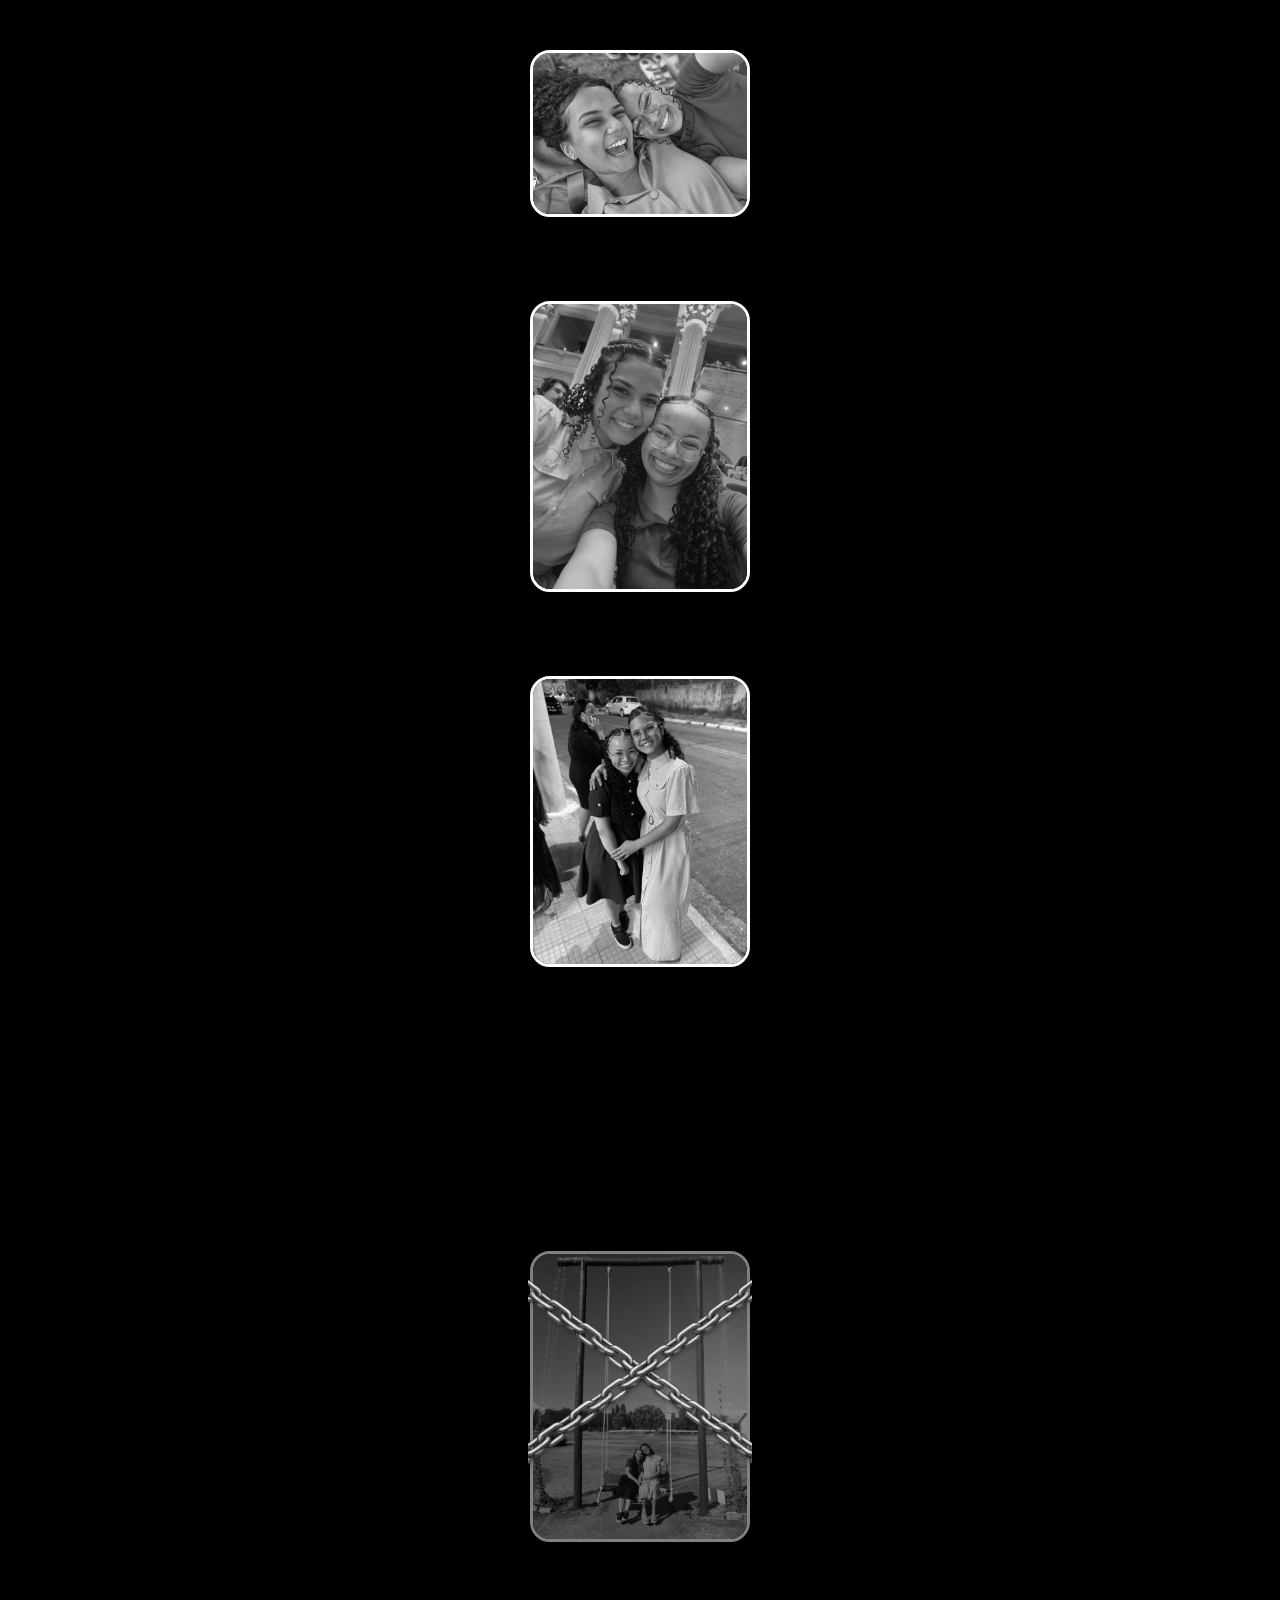
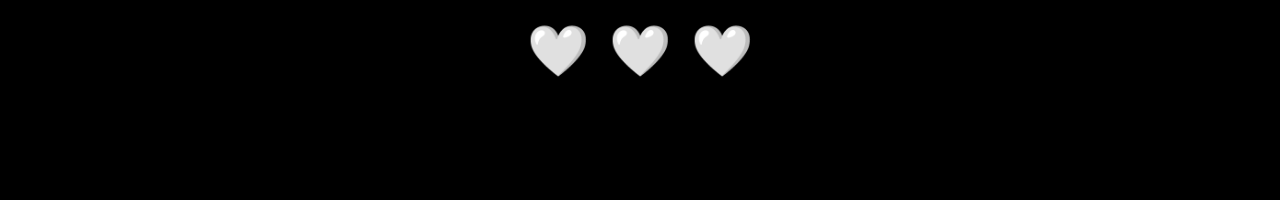
==== index.html @ 942f4c42 "Update index.html" ====
<!DOCTYPE html>
<html lang="pt-BR">
<head>

  <meta charset="UTF-8">

  <meta name="viewport"
        content="width=device-width, initial-scale=1.0">

  <title>Memórias</title>

  <link rel="stylesheet"
        href="./css/style.css">

</head>

<body>

  <div class="timeline">

    <a href="./Game.html?heart=1"
       class="photo"
       id="photo1">

      <img src="./img/photo1.jpg">

    </a>

    <a href="./Game.html?heart=2"
       class="photo"
       id="photo2">

      <img src="./img/photo2.jpg">

    </a>

    <a href="./Game.html?heart=3"
       class="photo"
       id="photo3">

      <img src="./img/photo3.jpg">

    </a>

    <div class="final-section">

  <div class="locked-container">

    <img src="./img/photo4.jpg"
         class="final-photo"
         id="finalPhoto">

    <img src="./img/file_00000000779c720e90502199647f9d60.png"
     id="chains">

  </div>

    </div>

      <div class="hearts">

        <span id="c1">🤍</span>
        <span id="c2">🤍</span>
        <span id="c3">🤍</span>

      </div>

    </div>

  </div>

<audio id="bgMusic" loop>

  <source
    src="./music/menu-song.mp3"
    type="audio/mpeg">

</audio>
  
  <script src="./js/script.js"></script>

</body>
</html>
---- css/style.css ----
*{
  margin:0;
  padding:0;
  box-sizing:border-box;
}

body{
  background:black;
  color:white;
  font-family:Arial,sans-serif;
}

.timeline{
  width:100%;

  min-height:200vh;

  padding:50px 0;

  display:flex;
  flex-direction:column;
  align-items:center;

  gap:80px;
}

.photo{
  width:220px;
}

.photo img{
  width:100%;

  border-radius:20px;

  border:3px solid white;

  filter:grayscale(100%);

  transition:.4s;
}

.final-section{
  margin-top:200px;

  display:flex;
  flex-direction:column;
  align-items:center;

  gap:20px;
}

.final-photo{
  width:220px;

  border-radius:20px;

  border:3px solid white;

  filter:grayscale(100%);

  opacity:.5;

  transition:.4s;
}

.hearts{
  display:flex;

  gap:20px;

  font-size:50px;
}

.game-body{
  width:100vw;
  height:100vh;

  overflow:hidden;

  position:relative;

  background:black;
}

#gameContainer{
  width:100%;
  height:100%;

  position:relative;
}

#backLink{
  position:absolute;

  top:50%;
  left:50%;

  transform:translate(-50%,-50%);

  color:white;

  font-size:35px;

  text-decoration:none;

  display:none;

  z-index:999;
}

.phase1-heart{
  position:absolute;

  font-size:70px;

  touch-action:none;

  user-select:none;
}

.big-heart{
  position:absolute;

  left:50%;
  top:50%;

  transform:translate(-50%,-50%);

  width:140px;

  height:auto;

  border-radius:20px;

  border:3px solid white;

  filter:grayscale(100%);

  transition:.3s;
}

.small-heart{
  position:absolute;

  font-size:40px;

  touch-action:none;

  user-select:none;
}

.player-heart{
  position:absolute;

  bottom:100px;
  left:50%;

  font-size:70px;

  touch-action:none;

  user-select:none;

  transition:.2s;
}

.obstacle{
  position:absolute;

  font-size:55px;
}

.needle{
  position:absolute;

  font-size:45px;

  filter:drop-shadow(0 0 10px lime);
}

#timer{
  position:absolute;

  top:30px;
  left:50%;

  transform:translateX(-50%);

  font-size:60px;

  color:white;

  z-index:999;
}

.final-body{

  background:black;

  min-height:100vh;

  display:flex;

  justify-content:center;

  align-items:center;

  padding:30px;

  text-align:center;

  color:white;
}

.final-container{

  display:flex;

  flex-direction:column;

  align-items:center;

  gap:30px;

  max-width:500px;
}

.final-image{

  width:220px;

  border-radius:20px;

  border:3px solid white;
}

.final-container h1{

  font-size:38px;

  line-height:1.2;
}

.final-container p{

  font-size:22px;

  line-height:1.5;

  opacity:.9;
}

#gameContainer{
  position:relative;
  width:100vw;
  height:100vh;
  overflow:hidden;
  background:black;
}

/* jogador */
#playerHeart{
  position:absolute;
  font-size:60px;
  left:50%;
  top:70%;
  transform:translate(-50%,-50%);
  z-index:10;
}

/* objetos */
.obstacle,
.broccoli{
  position:absolute;
  font-size:45px;
}

.final-hearts {
  position: fixed;
  top: 0;
  left: 0;
  width: 100%;
  height: 100%;
  pointer-events: none;
  overflow: hidden;
}

.heart {
  position: absolute;
  top: -20px;
  font-size: 18px;
  color: #ff4d6d;
  animation: fall linear forwards;
  opacity: 0.9;
}

@keyframes fall {
  to {
    transform: translateY(110vh);
    opacity: 0;
  }
}

.photo.completed img{

  filter:grayscale(0%);

  box-shadow:
    0 0 10px gold,
    0 0 25px orange,
    0 0 40px gold;
}

.locked-container{

  position:relative;

  width:220px;

  display:flex;

  justify-content:center;

  align-items:center;
}

#chains{

  position:absolute;

  width:115%;

  height:115%;

  left:-7.5%;

  top:-7.5%;

  object-fit:contain;

  z-index:20;

  pointer-events:none;

  opacity:.95;
}

/* INTRO */

#introScreen{

  position:fixed;

  inset:0;

  background:black;

  display:flex;

  flex-direction:column;

  justify-content:center;

  align-items:center;

  text-align:center;

  padding:30px;

  z-index:999;
}

#phaseTitle{

  color:white;

  font-size:42px;

  margin-bottom:25px;

  max-width:700px;
}

#phaseText{

  color:#ccc;

  font-size:26px;

  line-height:1.5;

  max-width:700px;

  margin-bottom:50px;
}

#startButton{

  background:none;

  border:none;

  color:red;

  font-size:34px;

  font-weight:bold;

  cursor:pointer;
}
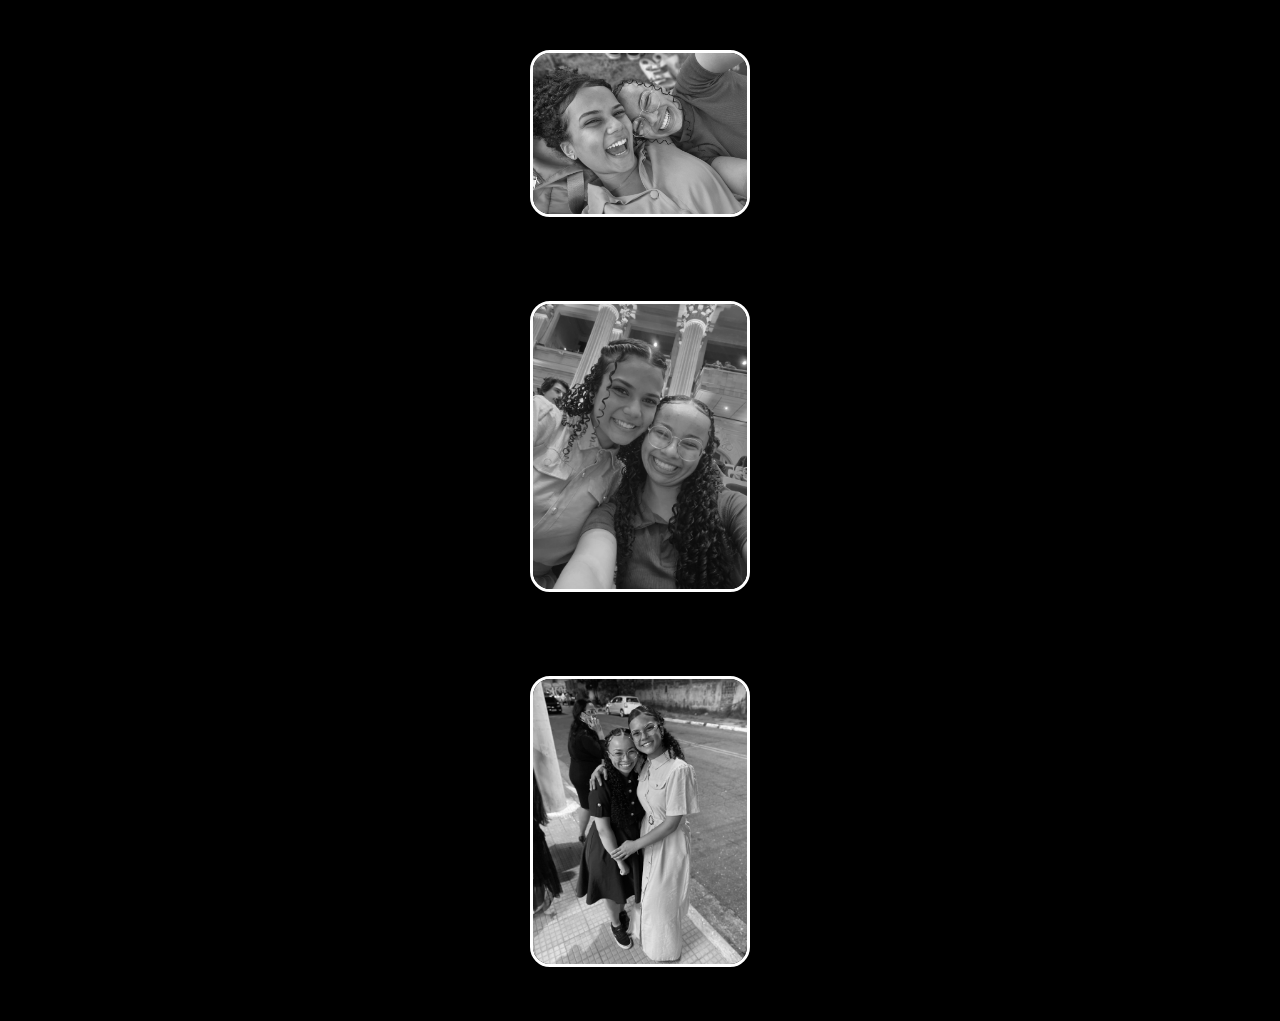
==== commit 8d3b3b0f: "Update index.html" ====
--- a/index.html
+++ b/index.html
@@ -42,30 +42,7 @@
 
     </a>
 
-    <div class="final-section">
-
-  <div class="locked-container">
-
-    <img src="./img/photo4.jpg"
-         class="final-photo"
-         id="finalPhoto">
-
-    <img src="./img/file_00000000779c720e90502199647f9d60.png"
-     id="chains">
-
-  </div>
-
-    </div>
-
-      <div class="hearts">
-
-        <span id="c1">🤍</span>
-        <span id="c2">🤍</span>
-        <span id="c3">🤍</span>
-
-      </div>
-
-    </div>
+    
 
   </div>
 
--- a/css/style.css
+++ b/css/style.css
@@ -7,300 +7,52 @@
 body{
   background:black;
   color:white;
-  font-family:Arial,sans-serif;
-}
+  font-family:Arial, sans-serif;
+  overflow:hidden;
+}
+
+/* TIMELINE */
 
 .timeline{
+
   width:100%;
 
-  min-height:200vh;
+  min-height:100vh;
 
   padding:50px 0;
 
   display:flex;
+
   flex-direction:column;
+
   align-items:center;
 
   gap:80px;
 }
 
 .photo{
+
   width:220px;
+
+  display:block;
+
+  position:relative;
 }
 
 .photo img{
+
   width:100%;
 
   border-radius:20px;
 
+  filter:grayscale(100%);
+
   border:3px solid white;
 
-  filter:grayscale(100%);
-
   transition:.4s;
 }
 
-.final-section{
-  margin-top:200px;
-
-  display:flex;
-  flex-direction:column;
-  align-items:center;
-
-  gap:20px;
-}
-
-.final-photo{
-  width:220px;
-
-  border-radius:20px;
-
-  border:3px solid white;
-
-  filter:grayscale(100%);
-
-  opacity:.5;
-
-  transition:.4s;
-}
-
-.hearts{
-  display:flex;
-
-  gap:20px;
-
-  font-size:50px;
-}
-
-.game-body{
-  width:100vw;
-  height:100vh;
-
-  overflow:hidden;
-
-  position:relative;
-
-  background:black;
-}
-
-#gameContainer{
-  width:100%;
-  height:100%;
-
-  position:relative;
-}
-
-#backLink{
-  position:absolute;
-
-  top:50%;
-  left:50%;
-
-  transform:translate(-50%,-50%);
-
-  color:white;
-
-  font-size:35px;
-
-  text-decoration:none;
-
-  display:none;
-
-  z-index:999;
-}
-
-.phase1-heart{
-  position:absolute;
-
-  font-size:70px;
-
-  touch-action:none;
-
-  user-select:none;
-}
-
-.big-heart{
-  position:absolute;
-
-  left:50%;
-  top:50%;
-
-  transform:translate(-50%,-50%);
-
-  width:140px;
-
-  height:auto;
-
-  border-radius:20px;
-
-  border:3px solid white;
-
-  filter:grayscale(100%);
-
-  transition:.3s;
-}
-
-.small-heart{
-  position:absolute;
-
-  font-size:40px;
-
-  touch-action:none;
-
-  user-select:none;
-}
-
-.player-heart{
-  position:absolute;
-
-  bottom:100px;
-  left:50%;
-
-  font-size:70px;
-
-  touch-action:none;
-
-  user-select:none;
-
-  transition:.2s;
-}
-
-.obstacle{
-  position:absolute;
-
-  font-size:55px;
-}
-
-.needle{
-  position:absolute;
-
-  font-size:45px;
-
-  filter:drop-shadow(0 0 10px lime);
-}
-
-#timer{
-  position:absolute;
-
-  top:30px;
-  left:50%;
-
-  transform:translateX(-50%);
-
-  font-size:60px;
-
-  color:white;
-
-  z-index:999;
-}
-
-.final-body{
-
-  background:black;
-
-  min-height:100vh;
-
-  display:flex;
-
-  justify-content:center;
-
-  align-items:center;
-
-  padding:30px;
-
-  text-align:center;
-
-  color:white;
-}
-
-.final-container{
-
-  display:flex;
-
-  flex-direction:column;
-
-  align-items:center;
-
-  gap:30px;
-
-  max-width:500px;
-}
-
-.final-image{
-
-  width:220px;
-
-  border-radius:20px;
-
-  border:3px solid white;
-}
-
-.final-container h1{
-
-  font-size:38px;
-
-  line-height:1.2;
-}
-
-.final-container p{
-
-  font-size:22px;
-
-  line-height:1.5;
-
-  opacity:.9;
-}
-
-#gameContainer{
-  position:relative;
-  width:100vw;
-  height:100vh;
-  overflow:hidden;
-  background:black;
-}
-
-/* jogador */
-#playerHeart{
-  position:absolute;
-  font-size:60px;
-  left:50%;
-  top:70%;
-  transform:translate(-50%,-50%);
-  z-index:10;
-}
-
-/* objetos */
-.obstacle,
-.broccoli{
-  position:absolute;
-  font-size:45px;
-}
-
-.final-hearts {
-  position: fixed;
-  top: 0;
-  left: 0;
-  width: 100%;
-  height: 100%;
-  pointer-events: none;
-  overflow: hidden;
-}
-
-.heart {
-  position: absolute;
-  top: -20px;
-  font-size: 18px;
-  color: #ff4d6d;
-  animation: fall linear forwards;
-  opacity: 0.9;
-}
-
-@keyframes fall {
-  to {
-    transform: translateY(110vh);
-    opacity: 0;
-  }
-}
+/* FOTO COMPLETA */
 
 .photo.completed img{
 
@@ -312,6 +64,47 @@
     0 0 40px gold;
 }
 
+/* FINAL */
+
+.final-section{
+
+  margin-top:100px;
+
+  display:flex;
+
+  flex-direction:column;
+
+  align-items:center;
+
+  gap:20px;
+}
+
+.final-photo{
+
+  width:220px;
+
+  border-radius:20px;
+
+  filter:grayscale(100%);
+
+  border:3px solid white;
+
+  opacity:.5;
+
+  transition:.4s;
+}
+
+.hearts{
+
+  display:flex;
+
+  gap:20px;
+
+  font-size:50px;
+}
+
+/* CORRENTES */
+
 .locked-container{
 
   position:relative;
@@ -368,7 +161,7 @@
 
   padding:30px;
 
-  z-index:999;
+  z-index:9999;
 }
 
 #phaseTitle{
@@ -388,10 +181,10 @@
 
   font-size:26px;
 
+  max-width:700px;
+
   line-height:1.5;
 
-  max-width:700px;
-
   margin-bottom:50px;
 }
 
@@ -409,3 +202,209 @@
 
   cursor:pointer;
 }
+
+/* GAME */
+
+.game-body{
+
+  width:100vw;
+
+  height:100vh;
+
+  overflow:hidden;
+
+  position:relative;
+
+  background:black;
+}
+
+#gameContainer{
+
+  position:relative;
+
+  width:100vw;
+
+  height:100vh;
+
+  overflow:hidden;
+
+  display:none;
+}
+
+/* FASE 1 */
+
+#heart{
+
+  position:absolute;
+
+  font-size:70px;
+
+  color:red;
+
+  user-select:none;
+
+  touch-action:none;
+}
+
+#timer{
+
+  position:absolute;
+
+  top:30px;
+
+  left:50%;
+
+  transform:translateX(-50%);
+
+  font-size:50px;
+
+  z-index:10;
+}
+
+/* FASE 2 */
+
+.smallHeart{
+
+  position:absolute;
+
+  font-size:45px;
+
+  user-select:none;
+
+  touch-action:none;
+}
+
+#centerPhoto{
+
+  position:absolute;
+
+  width:180px;
+
+  height:180px;
+
+  object-fit:cover;
+
+  border-radius:20px;
+
+  left:50%;
+
+  top:50%;
+
+  transform:translate(-50%, -50%);
+
+  filter:grayscale(100%);
+
+  border:3px solid white;
+
+  transition:.3s;
+}
+
+/* FASE 3 */
+
+#playerHeart{
+
+  position:absolute;
+
+  font-size:60px;
+
+  left:50%;
+
+  top:70%;
+
+  transform:translate(-50%,-50%);
+
+  z-index:10;
+}
+
+.obstacle,
+.broccoli{
+
+  position:absolute;
+
+  font-size:45px;
+}
+
+/* BOTÃO VOLTAR */
+
+#backLink{
+
+  position:absolute;
+
+  top:50%;
+
+  left:50%;
+
+  transform:translate(-50%, -50%);
+
+  color:white;
+
+  font-size:32px;
+
+  text-decoration:none;
+
+  display:none;
+
+  z-index:100;
+}
+
+/* FINAL PAGE */
+
+.final-body{
+
+  width:100vw;
+
+  height:100vh;
+
+  display:flex;
+
+  justify-content:center;
+
+  align-items:center;
+
+  text-align:center;
+
+  padding:20px;
+
+  overflow:hidden;
+
+  position:relative;
+}
+
+.final-body h1{
+
+  font-size:50px;
+
+  z-index:10;
+}
+
+/* CHUVA DE CORAÇÕES */
+
+.final-hearts{
+
+  position:absolute;
+
+  inset:0;
+
+  overflow:hidden;
+
+  pointer-events:none;
+}
+
+.heart{
+
+  position:absolute;
+
+  top:-50px;
+
+  animation:fall linear forwards;
+}
+
+@keyframes fall{
+
+  to{
+
+    transform:translateY(110vh);
+
+    opacity:0;
+  }
+}
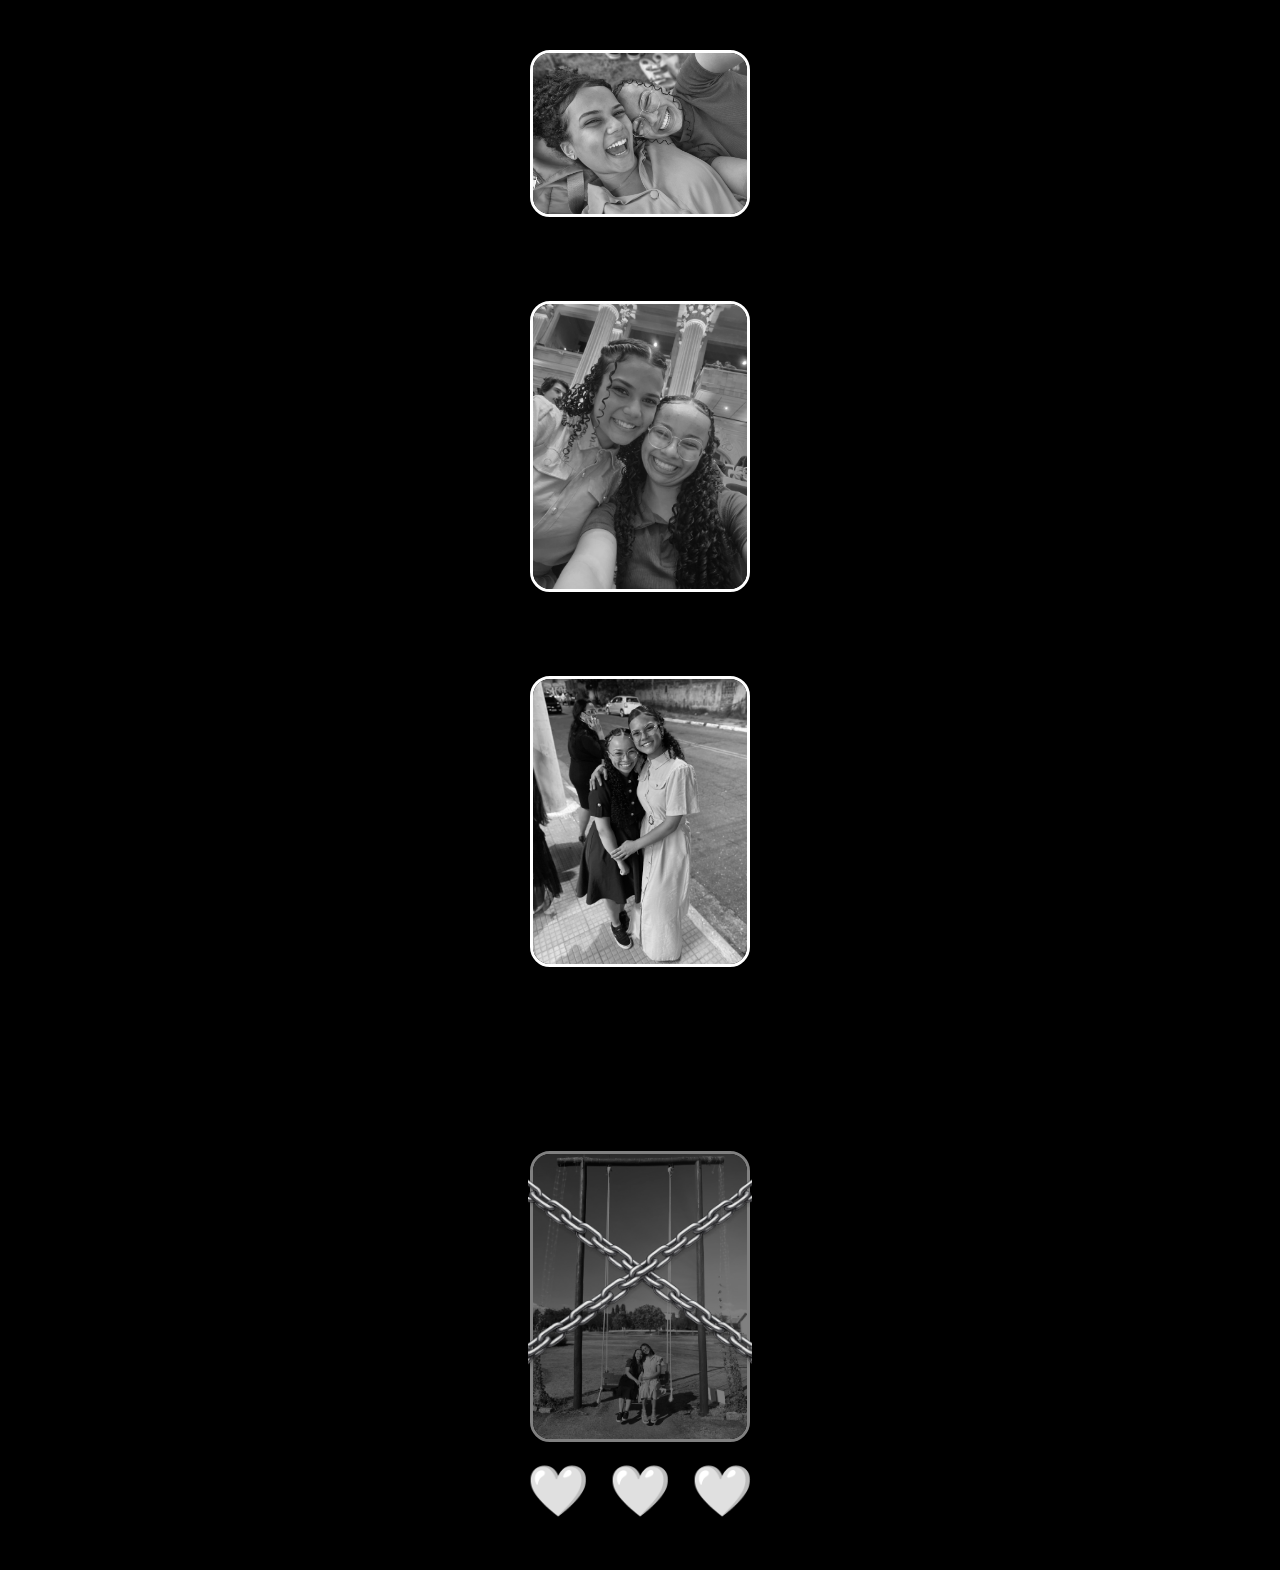
==== commit 246c2540: "Update index.html" ====
--- a/index.html
+++ b/index.html
@@ -1,5 +1,6 @@
 <!DOCTYPE html>
 <html lang="pt-BR">
+
 <head>
 
   <meta charset="UTF-8">
@@ -42,18 +43,39 @@
 
     </a>
 
-    
+    <div class="final-section">
+
+      <div class="locked-container">
+
+        <img src="./img/photo4.jpg"
+             class="final-photo"
+             id="finalPhoto">
+
+        <img src="./img/file_00000000779c720e90502199647f9d60.png"
+             id="chains">
+
+      </div>
+
+      <div class="hearts">
+
+        <span id="c1">🤍</span>
+        <span id="c2">🤍</span>
+        <span id="c3">🤍</span>
+
+      </div>
+
+    </div>
 
   </div>
 
-<audio id="bgMusic" loop>
+  <audio id="bgMusic" loop>
 
-  <source
-    src="./music/menu-song.mp3"
-    type="audio/mpeg">
+    <source
+      src="./music/menu-song.mp3"
+      type="audio/mpeg">
 
-</audio>
-  
+  </audio>
+
   <script src="./js/script.js"></script>
 
 </body>
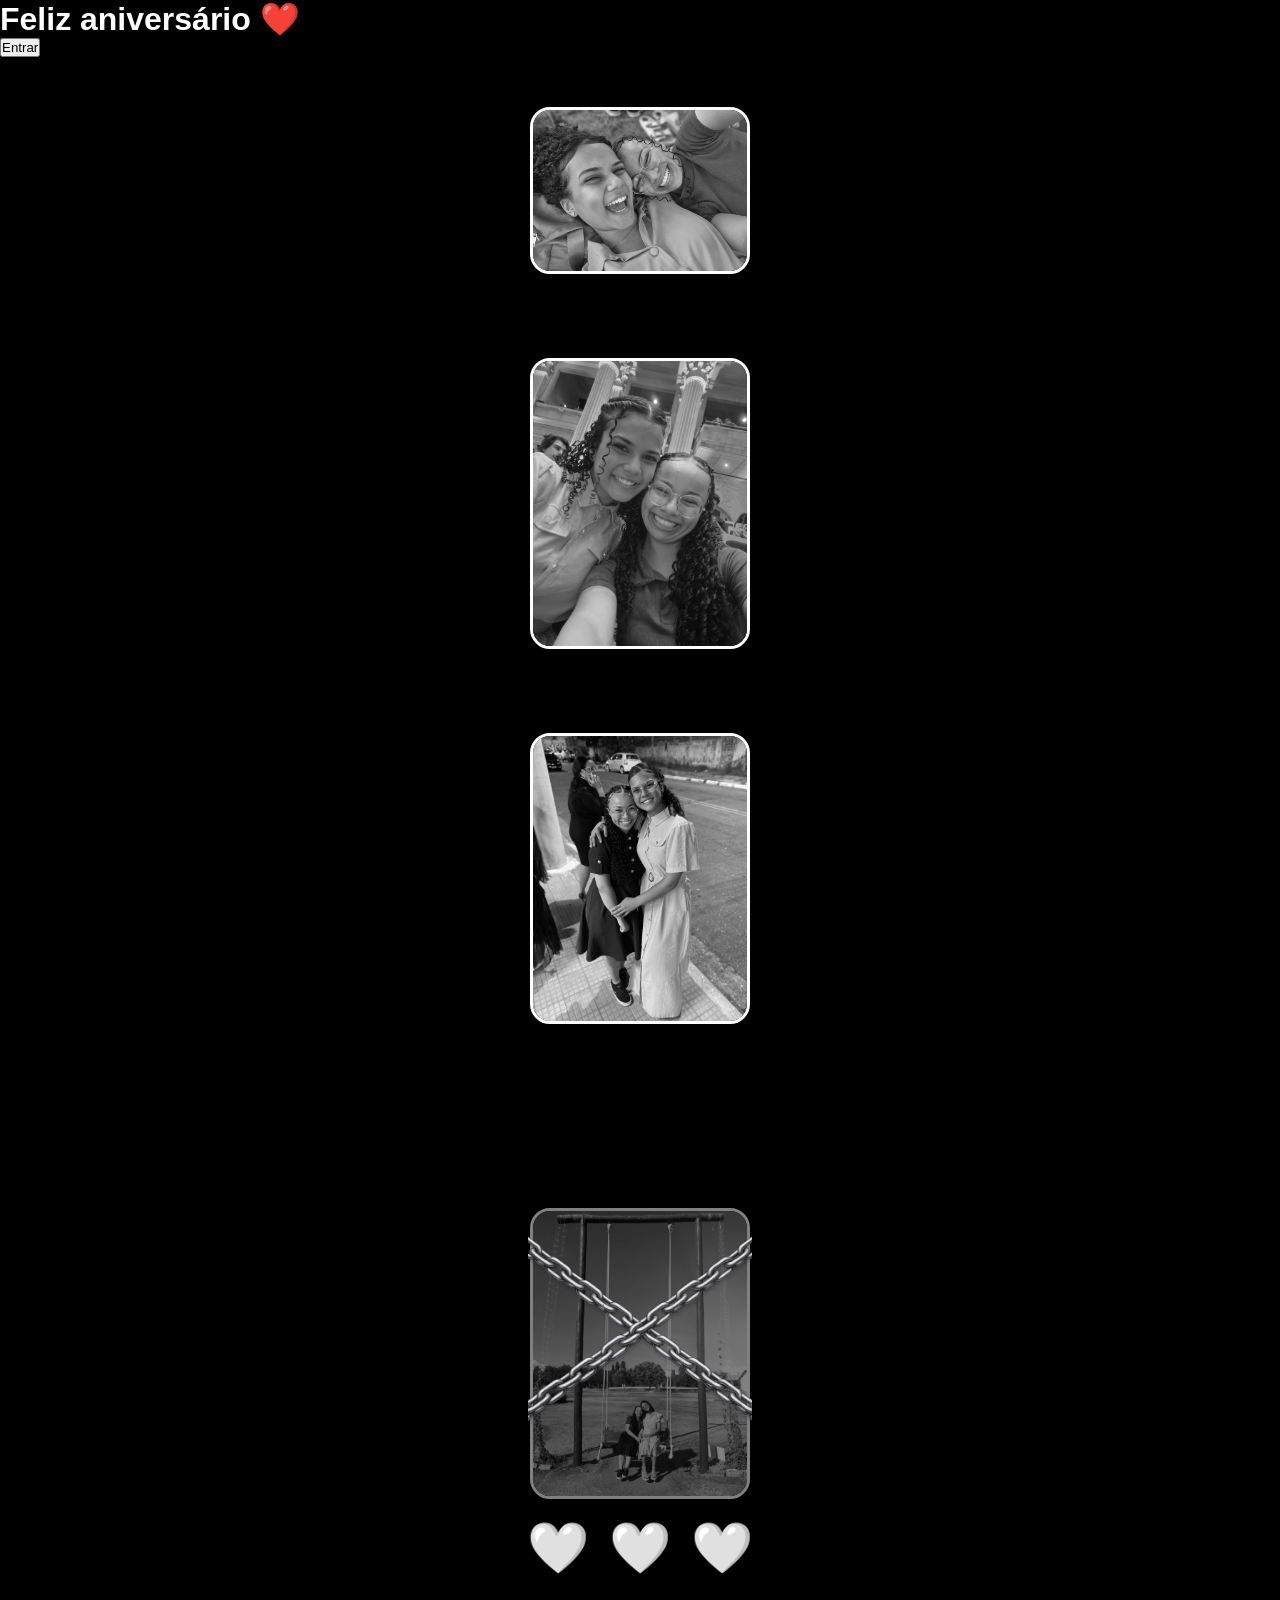
==== commit f52d2104: "Update index.html" ====
--- a/index.html
+++ b/index.html
@@ -16,6 +16,20 @@
 </head>
 
 <body>
+
+  <div id="startScreen">
+
+  <h1>
+    Feliz aniversário ❤️
+  </h1>
+
+  <button id="enterButton">
+
+    Entrar
+
+  </button>
+
+  </div>
 
   <div class="timeline">
 
--- a/css/style.css
+++ b/css/style.css
@@ -8,7 +8,7 @@
   background:black;
   color:white;
   font-family:Arial, sans-serif;
-  overflow:hidden;
+  overflow-x:hidden;
 }
 
 /* TIMELINE */
@@ -351,9 +351,9 @@
 
 .final-body{
 
-  width:100vw;
-
-  height:100vh;
+  background:black;
+
+  min-height:100vh;
 
   display:flex;
 
@@ -361,43 +361,51 @@
 
   align-items:center;
 
+  padding:30px;
+
   text-align:center;
 
-  padding:20px;
-
-  overflow:hidden;
-
-  position:relative;
-}
-
-.final-body h1{
-
-  font-size:50px;
-
-  z-index:10;
-}
-
-/* CHUVA DE CORAÇÕES */
-
-.final-hearts{
-
-  position:absolute;
-
-  inset:0;
-
-  overflow:hidden;
-
-  pointer-events:none;
-}
-
-.heart{
-
-  position:absolute;
-
-  top:-50px;
-
-  animation:fall linear forwards;
-}
+  color:white;
+}
+
+.final-container{
+
+  display:flex;
+
+  flex-direction:column;
+
+  align-items:center;
+
+  gap:30px;
+
+  max-width:500px;
+}
+
+.final-image{
+
+  width:220px;
+
+  border-radius:20px;
+
+  border:3px solid white;
+}
+
+.final-container h1{
+
+  font-size:38px;
+
+  line-height:1.2;
+}
+
+.final-container p{
+
+  font-size:22px;
+
+  line-height:1.5;
+
+  opacity:.9;
+}
+
 
 @keyframes fall{
 
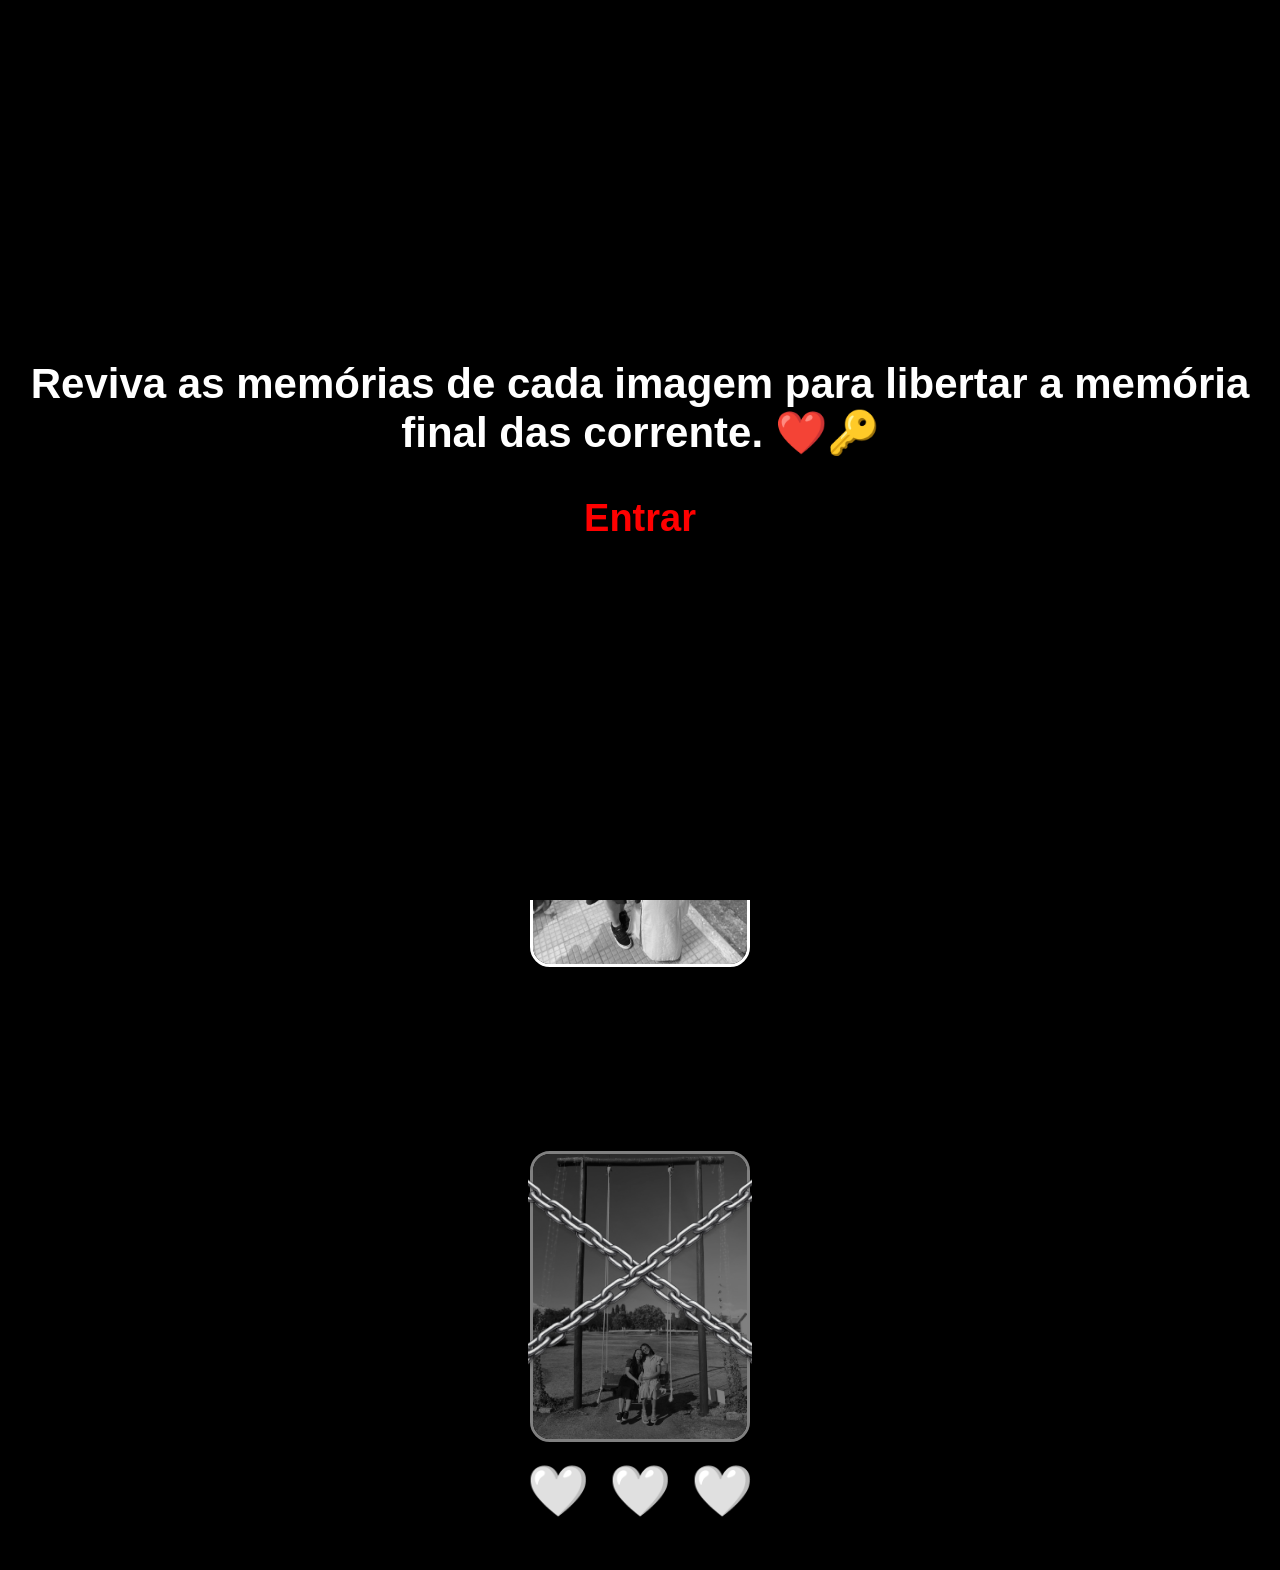
==== commit b86def2e: "Update index.html" ====
--- a/index.html
+++ b/index.html
@@ -20,7 +20,8 @@
   <div id="startScreen">
 
   <h1>
-    Feliz aniversário ❤️
+    Reviva as memórias de cada imagem
+    para libertar a memória final das corrente. ❤️🔑
   </h1>
 
   <button id="enterButton">
--- a/css/style.css
+++ b/css/style.css
@@ -416,3 +416,52 @@
     opacity:0;
   }
 }
+
+#startScreen{
+
+  position:fixed;
+
+  top:0;
+  left:0;
+
+  width:100vw;
+  height:100vh;
+
+  background:black;
+
+  z-index:999999;
+
+  display:flex;
+
+  flex-direction:column;
+
+  justify-content:center;
+
+  align-items:center;
+
+  gap:40px;
+}
+
+#startScreen h1{
+
+  color:white;
+
+  font-size:42px;
+
+  text-align:center;
+}
+
+#enterButton{
+
+  background:none;
+
+  border:none;
+
+  color:red;
+
+  font-size:38px;
+
+  font-weight:bold;
+
+  cursor:pointer;
+}
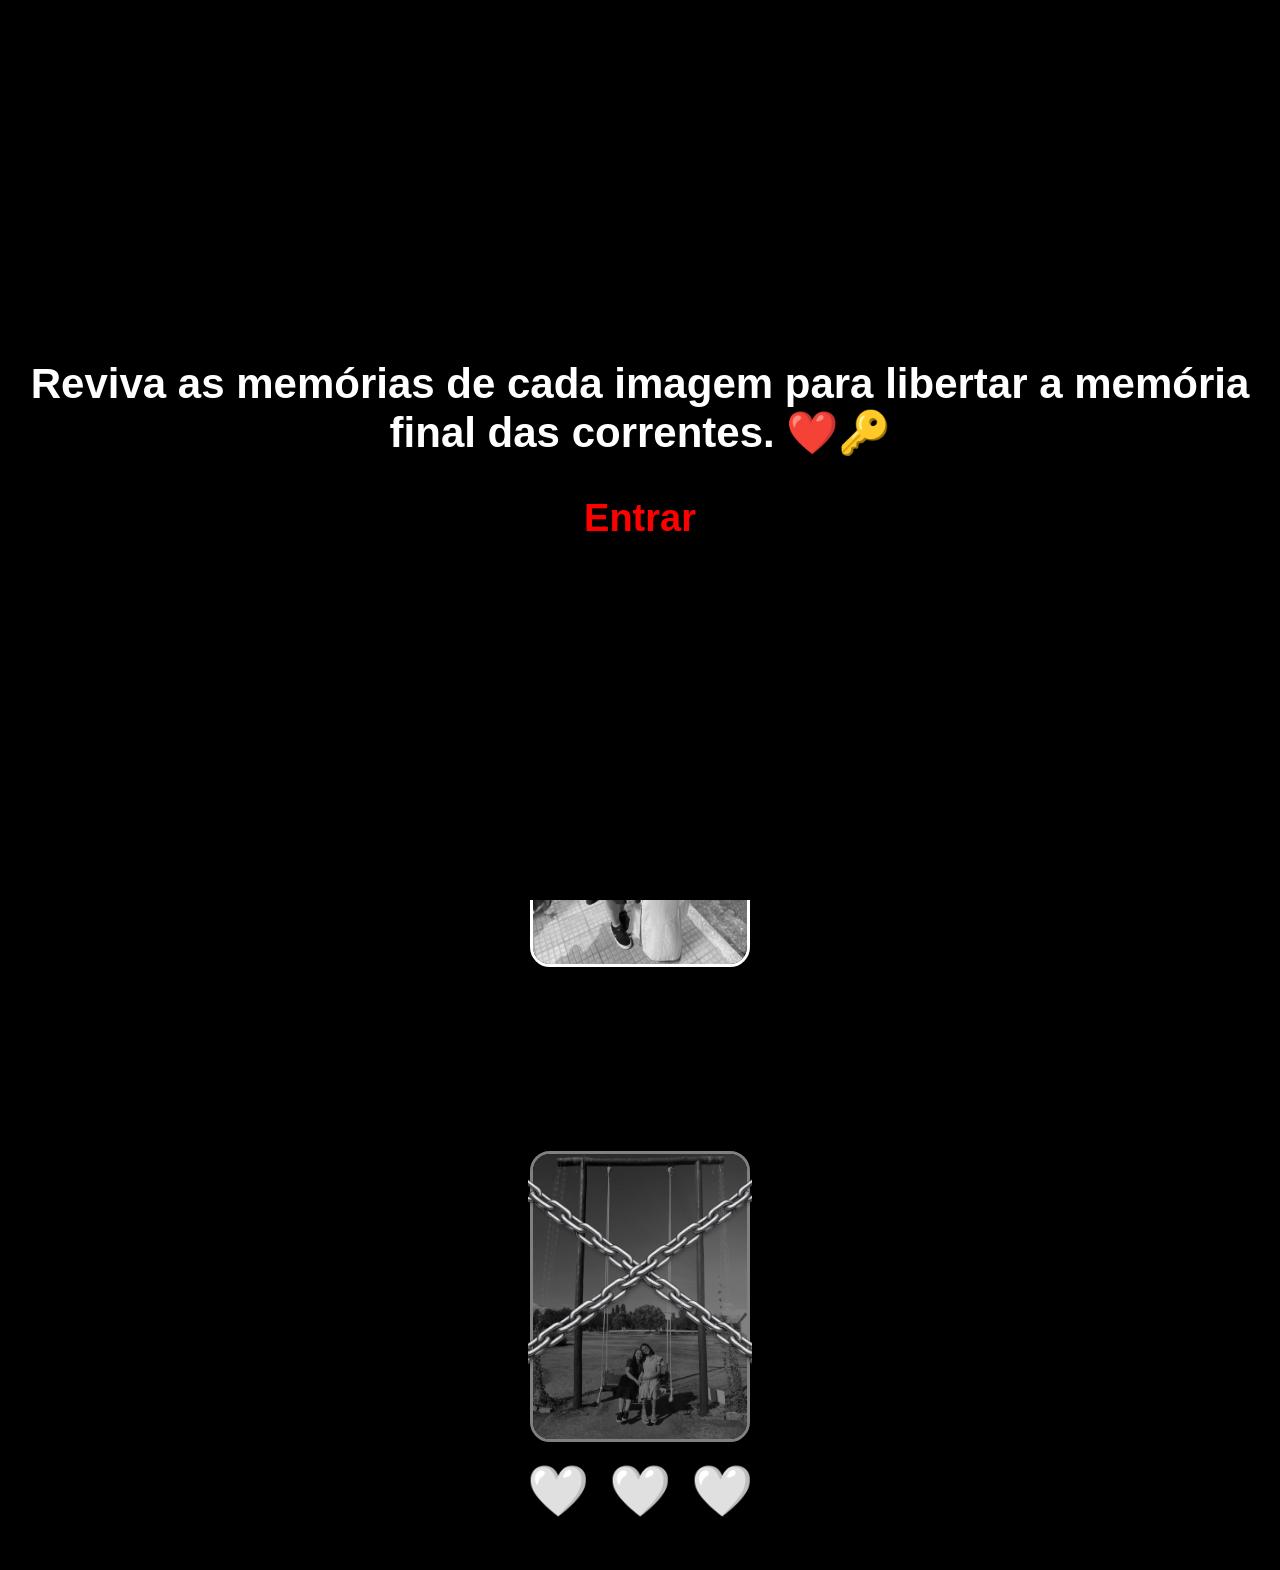
==== commit 44ffe6f0: "Update index.html" ====
--- a/index.html
+++ b/index.html
@@ -21,7 +21,7 @@
 
   <h1>
     Reviva as memórias de cada imagem
-    para libertar a memória final das corrente. ❤️🔑
+    para libertar a memória final das correntes. ❤️🔑
   </h1>
 
   <button id="enterButton">
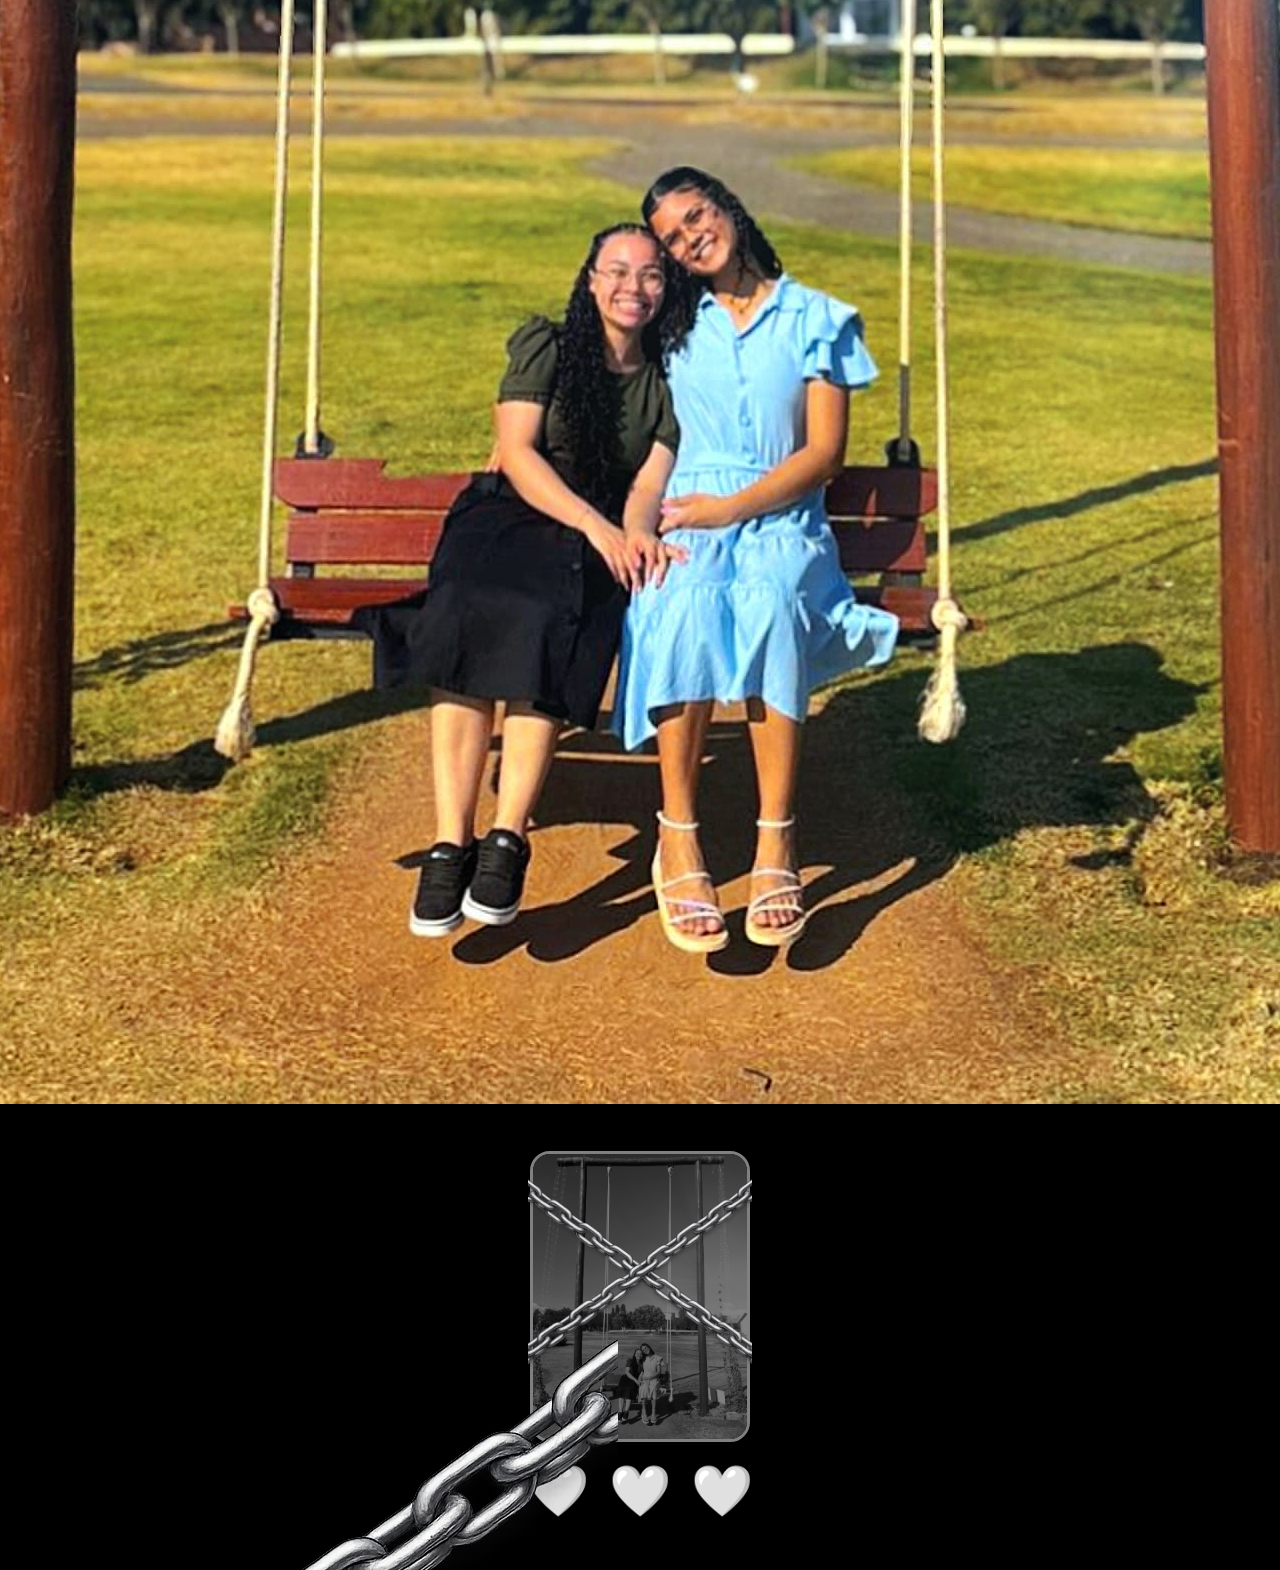
==== commit 0d086fc9: "Update index.html" ====
--- a/index.html
+++ b/index.html
@@ -19,10 +19,25 @@
 
   <div id="startScreen">
 
-  <h1>
-    Reviva as memórias de cada imagem
-    para libertar a memória final das correntes. ❤️🔑
+  <h1 id="preTitle">
+    Reviva as memórias
   </h1>
+
+  <p id="preText">
+    para libertar a memória final
+  </p>
+
+  <div id="prePhotoContainer">
+
+    <img
+      src="./img/photo4.jpg"
+      id="prePhoto">
+
+    <img
+      src="./img/file_00000000779c720e90502199647f9d60.png"
+      id="preChains">
+
+  </div>
 
   <button id="enterButton">
 
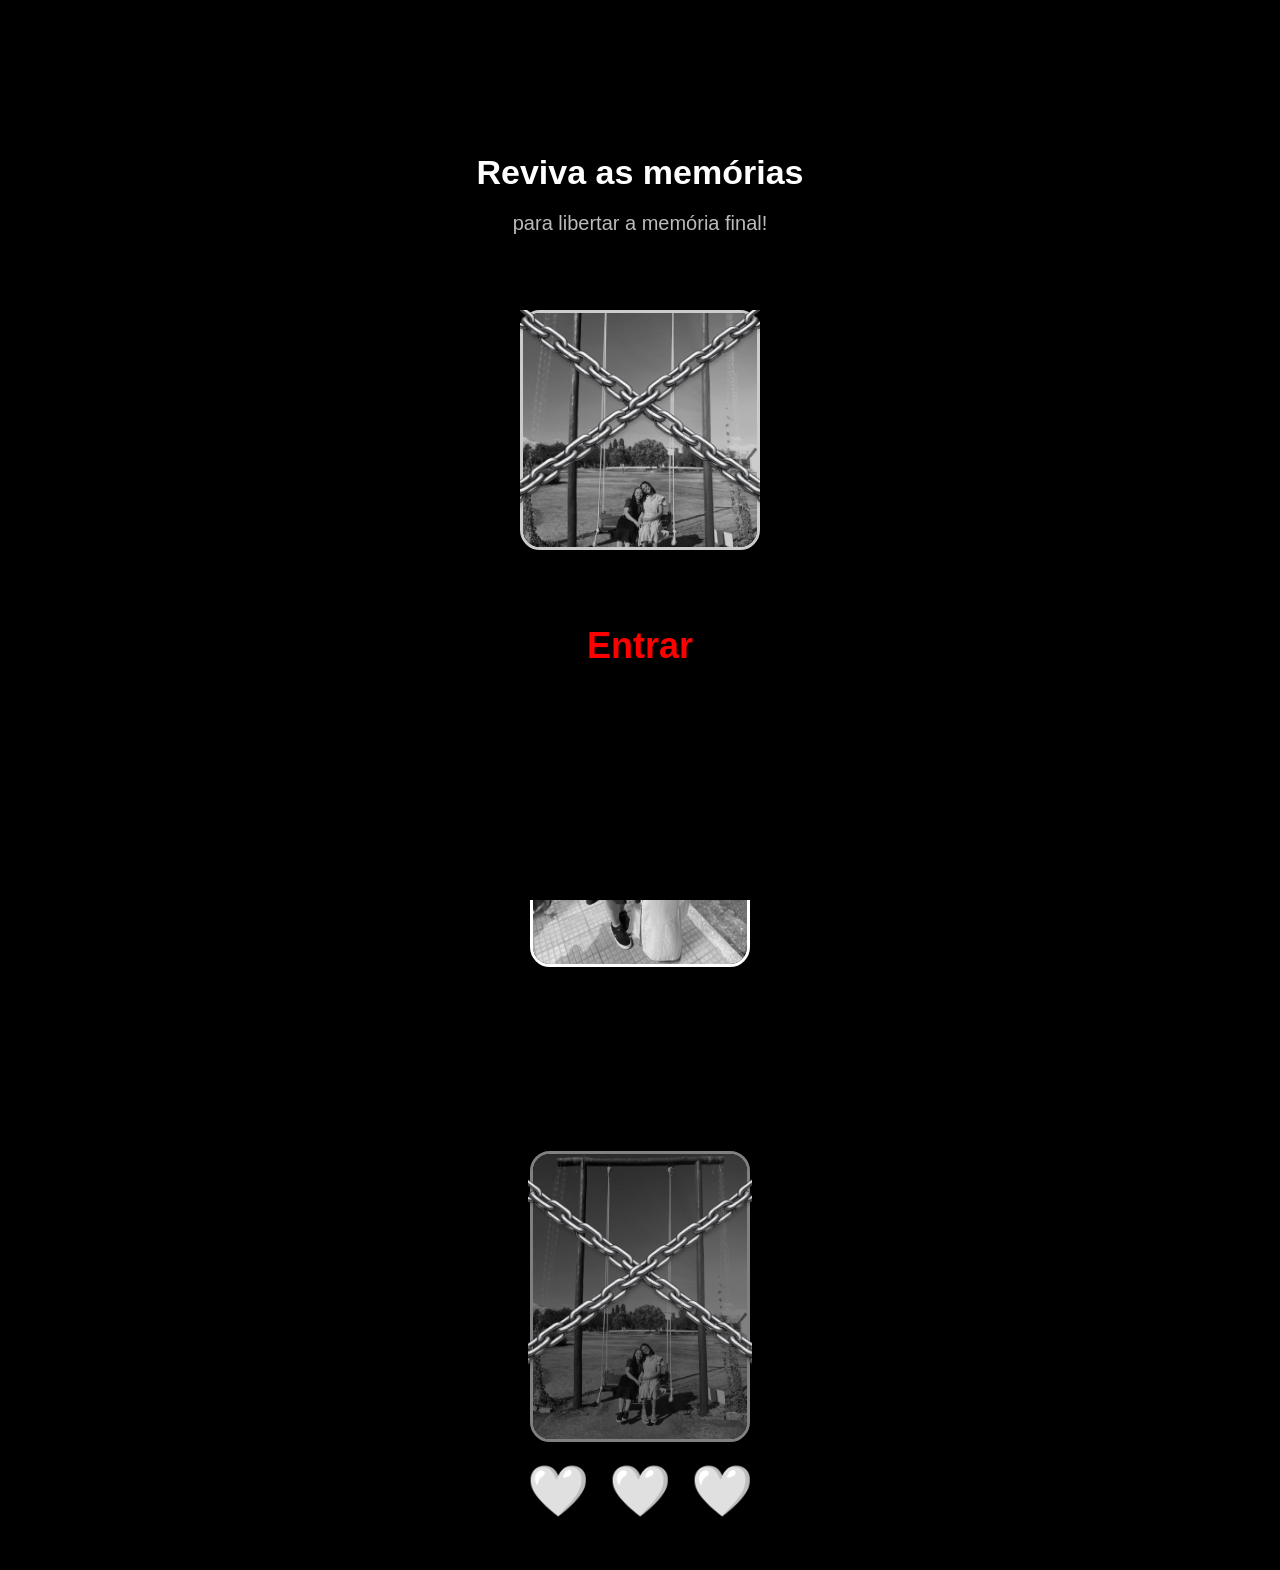
==== commit 91f2b34f: "Update index.html" ====
--- a/index.html
+++ b/index.html
@@ -24,7 +24,7 @@
   </h1>
 
   <p id="preText">
-    para libertar a memória final
+    para libertar a memória final!
   </p>
 
   <div id="prePhotoContainer">
--- a/css/style.css
+++ b/css/style.css
@@ -442,13 +442,114 @@
   gap:40px;
 }
 
-#startScreen h1{
+#startScreen{
+
+  position:fixed;
+
+  top:0;
+  left:0;
+
+  width:100vw;
+  height:100vh;
+
+  background:black;
+
+  z-index:999999;
+
+  display:flex;
+
+  flex-direction:column;
+
+  align-items:center;
+
+  justify-content:center;
+
+  gap:25px;
+
+  padding:20px;
+}
+
+#preTitle{
 
   color:white;
 
-  font-size:42px;
+  font-size:34px;
 
   text-align:center;
+
+  margin-top:-80px;
+
+  margin-bottom:0;
+}
+
+#preText{
+
+  color:#bbb;
+
+  font-size:20px;
+
+  text-align:center;
+
+  margin-top:-5px;
+
+  margin-bottom:10px;
+}
+
+#prePhotoContainer{
+
+  position:relative;
+
+  width:240px;
+
+  height:240px;
+
+  margin-top:40px;
+
+  margin-bottom:40px;
+
+  display:flex;
+
+  justify-content:center;
+
+  align-items:center;
+
+  flex-shrink:0;
+}
+
+#prePhoto{
+
+  width:240px;
+
+  height:240px;
+
+  object-fit:cover;
+
+  border-radius:20px;
+
+  filter:grayscale(100%);
+
+  border:3px solid white;
+
+  opacity:.8;
+}
+
+#preChains{
+
+  position:absolute;
+
+  width:240px;
+
+  height:240px;
+
+  top:0;
+
+  left:0;
+
+  object-fit:cover;
+
+  pointer-events:none;
+
+  z-index:10;
 }
 
 #enterButton{
@@ -459,9 +560,11 @@
 
   color:red;
 
-  font-size:38px;
+  font-size:36px;
 
   font-weight:bold;
 
   cursor:pointer;
-}
+
+  margin-top:10px;
+}
